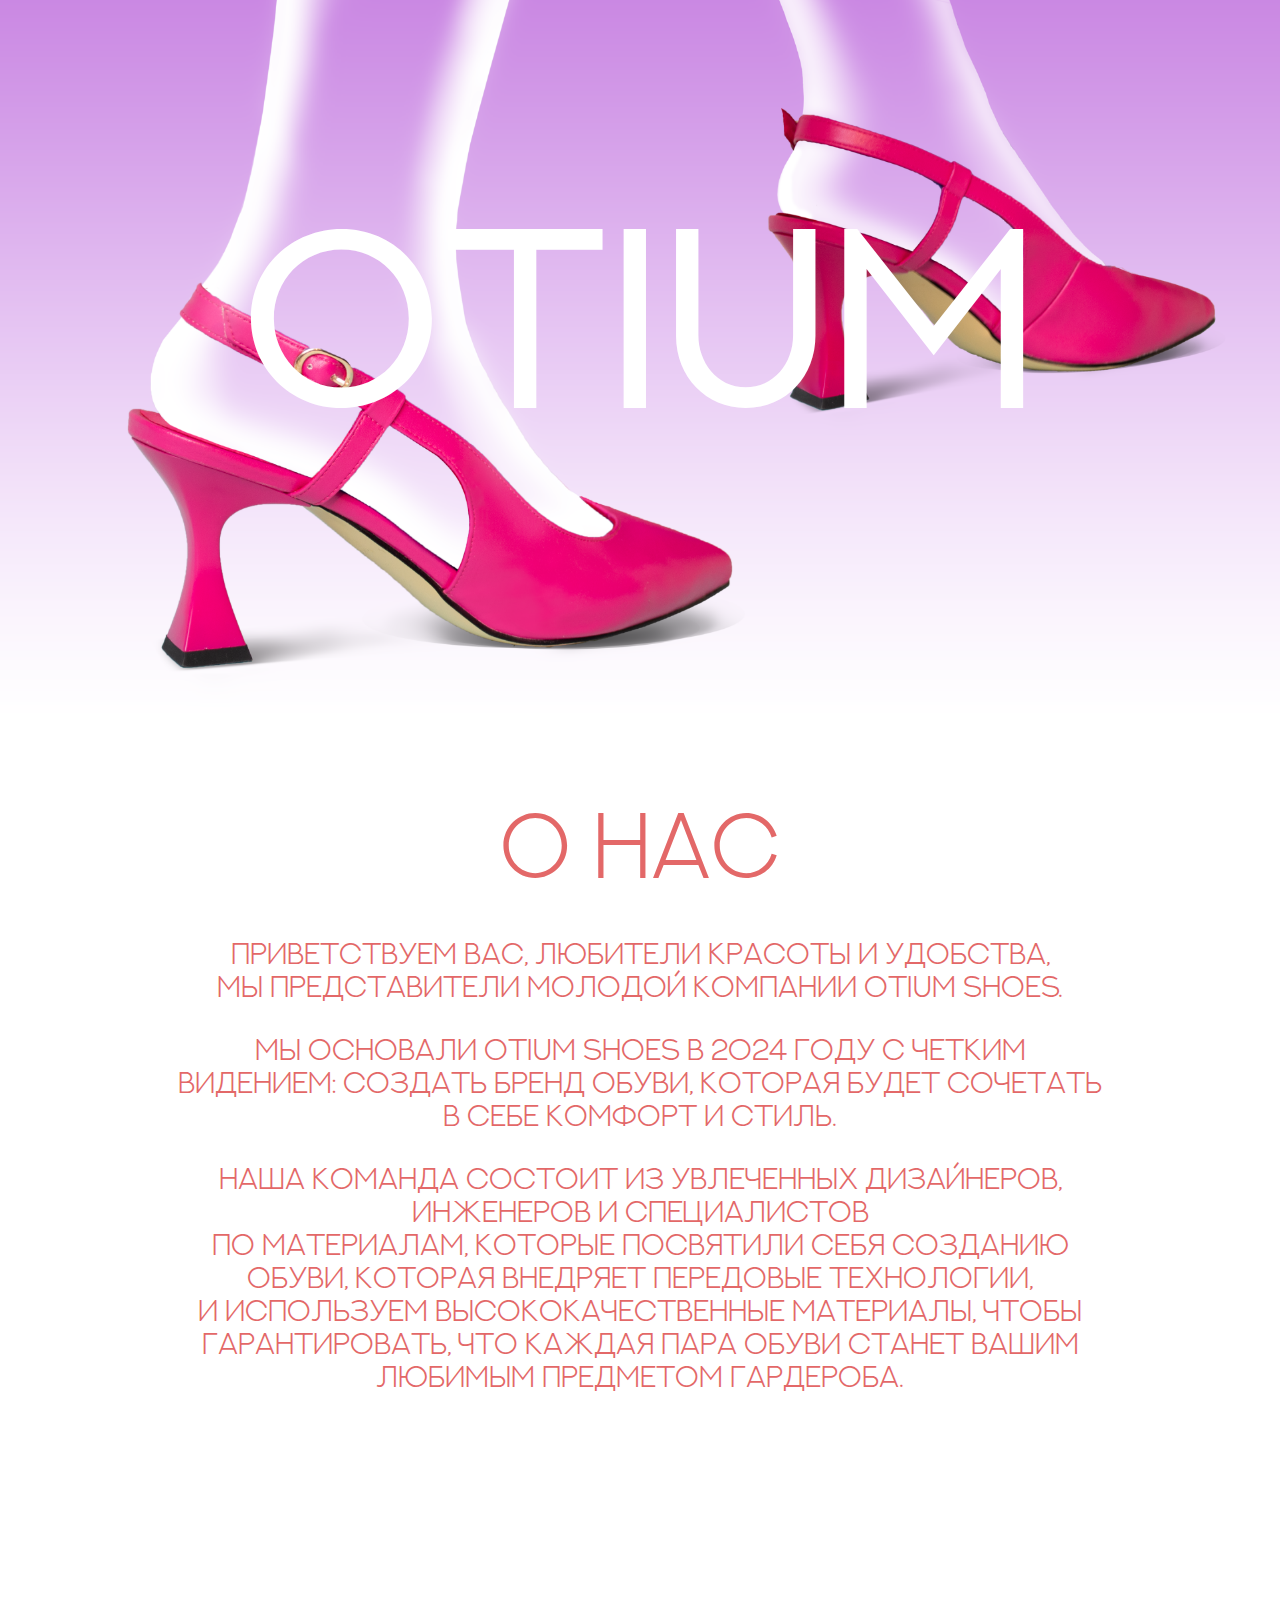
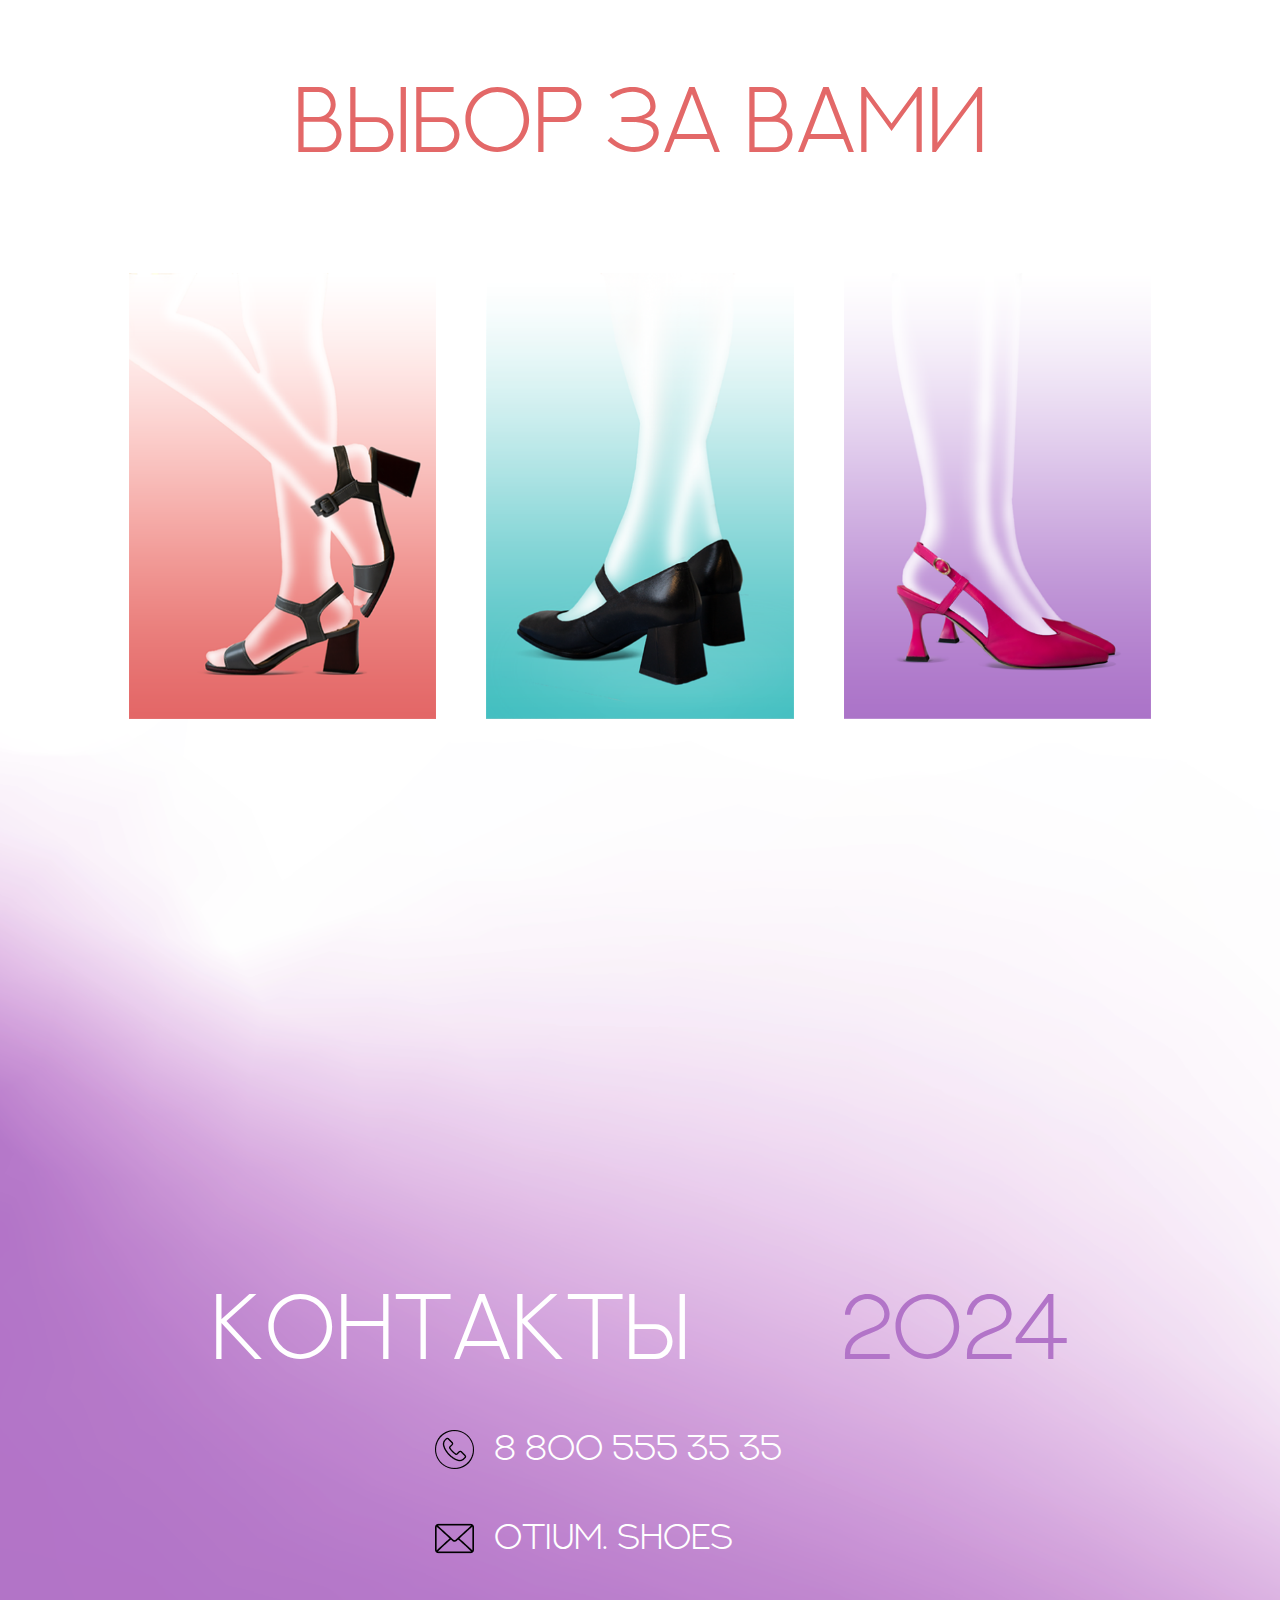
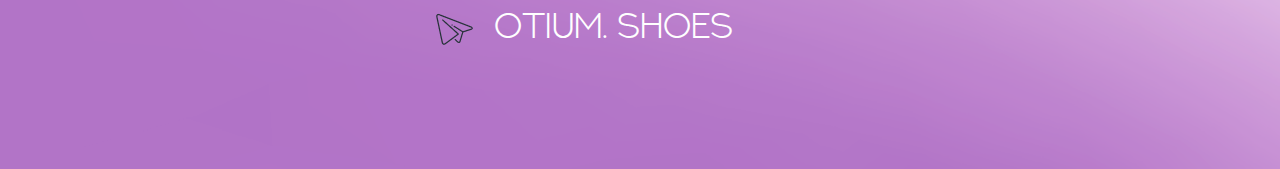
==== index.html @ 54c434a2 "Restructurisation" ====
<!DOCTYPE html>
<html lang="en">
  <head>
    <meta charset="UTF-8" />
    <meta name="viewport" content="width=device-width, initial-scale=1.0" />
    <link rel="stylesheet" href="./mainPage/main.css" />
    <link rel="stylesheet" href="./index.css">
    <title>Otium</title>
  </head>
  <body>
    <header class="header">
      <img src="../img/main1.png" alt="Розовые туфли" />
      <h1>Otium</h1>
    </header>
    <main>
      <div class="about">
        <h2>О нас</h2>
        <p>
          Приветствуем вас, любители красоты и удобства, <br />мы представители
          молодой компании Otium Shoes.
        </p>
        <p>
          Мы основали Otium Shoes в 2024 году с четким <br />
          видением: Создать бренд обуви, которая будет сочетать<br />
          в себе комфорт и стиль.
        </p>
        <p>
          Наша команда состоит из увлеченных дизайнеров, <br />инженеров и
          специалистов<br />
          по материалам, которые посвятили себя созданию<br />
          обуви, которая внедряет передовые технологии,<br />
          и используем высококачественные материалы, чтобы<br />
          гарантировать, что каждая пара обуви станет вашим<br />
          любимым предметом гардероба.
        </p>
      </div>

      <div class="choice">
        <h2>Выбор за вами</h2>
        <div class="choice__images">
            <img class="choice__images__c2" src="../img/choice1.png" alt="Черные босоножки">
            <img class="choice__images__d7" src="../img/choice2.png" alt="Черные туфли">
            <img class="choice__images__9s" src="../img/choice3.png" alt="Розовые туфли">
        </div>
      </div>
    </main>

    <footer>
        <div class="footer__contacts-and-year">
            <h2>Контакты</h2>
            <span>2024</span>
        </div>
        <div class="footer__text">
          <div>
            <img src="../img/phone_icon.png" alt="Иконка телефона">
            <span>8 800 555 35 35</span>
          </div>
          <div>
            <img src="../img/mail_icon.png" alt="Иконка почты">
            <span>Otium. Shoes</span>
          </div>
          <div>
            <img src="../img/tg_icon.png" alt="Иконка ТГ">
            <span>Otium. Shoes</span>
          </div>
        </div>
    </footer>

    <script src="./mainPage/index.js"></script>
  </body>
</html>
---- mainPage/main.css ----
.header {
  position: relative;
}

.header img {
  width: 100%;
}

.header h1 {
  position: absolute;
  top: 46%;
  left: 50%;
  transform: translate(-50%, -50%);
  color: white;
  font-size: 255px;
  font-weight: 500;
}

.about h2, .about p {
    text-align: center;
    font-weight: 300;
    color: #E36868;
}

.about h2 {
    font-size: 90px;
    padding: 80px 0 40px 0;
}

.about p {
    font-size: 30px;
    padding-bottom: 30px;
}

.choice h2 {
    color: #E36868;
    text-align: center;
    font-size: 90px;
    font-weight: 300;
    padding-top: 250px;
    padding-bottom: 100px;
}

.choice__images {
    display: flex;
    gap: 50px;
    justify-content: center;
}

.choice__images img {
    width: 24%;
    cursor: pointer;
}

footer {
    background-image: url("../img/footerMainBg.png");
    height: 1050px;
    padding-top: 563px;
}

.footer__contacts-and-year span {
    color: #B274C8;
}
---- index.css ----
* {
  margin: 0;
  padding: 0;
  box-sizing: border-box;
}

@font-face {
  font-family: Next ART;
  src: url("../fonts/NEXT\ ART_Bold.otf") format("opentype");
  font-weight: 900;
}

@font-face {
  font-family: Next ART;
  src: url("../fonts/NEXT\ ART_Regular.otf") format("opentype");
  font-weight: 500;
}

@font-face {
  font-family: Next ART;
  src: url("../fonts/NEXT\ ART_Light.otf") format("opentype");
  font-weight: 300;
}

body {
  font-family: Next ART;
}

header {
  position: relative;
}

.header__text {
  position: absolute;
  right: 8%;
  top: 150px;
  display: flex;
  flex-direction: column;
  gap: 20px;
  float: right;
  text-align: right;
  min-width: max-content;
}

.header__text h1 {
  font-weight: 900;
  font-size: 90px;
}

.header__text h2 {
  font-weight: 300;
  font-size: 90px;
}

.header__text h3 {
  font-weight: 300;
  font-size: 60px;
}

.first__description {
  display: flex;
  justify-content: space-between;
}

.first__description__text {
  margin-left: 9%;
}

.first__description__text h2 {
  font-size: 90px;
  color: white;
  font-weight: 300;
  margin-bottom: 40px;
}

.first__description__text span {
  color: white;
  font-size: 60px;
  margin-top: 30px;
  font-weight: 300;
}

.second__description {
  display: flex;
  position: relative;
}

.second__description span {
  min-width: max-content;
  position: absolute;
  right: 8%;
  font-size: 60px;
  font-weight: 300;
  text-align: right;
  float: right;
}

.btn__back {
  width: 30%;
  padding: 30px 0;
  border: 2px solid #E36868;
  border-radius: 20px;
  color: #E36868;
  cursor: pointer;
  background: none;
  font-size: 36px;
  margin: auto;
  display: flex;
  justify-content: center;
  align-items: center;
  font-family: Next ART;
  font-weight: 300;
  margin-top: 150px;
}

.footer__contacts-and-year {
  display: flex;
  justify-content: space-between;
  width: 67%;
  margin: auto;
}

.footer__contacts-and-year h2 {
  color: white;
  font-size: 90px;
  font-weight: 300;
}

.footer__contacts-and-year span {
  font-size: 90px;
  font-weight: 300;
}

.footer__text {
  display: flex;
  flex-direction: column;
  gap: 50px;
  margin-top: 50px;
  color: white;
  font-size: 36px;
  font-weight: 300;
  margin-left: 34%;
}

.footer__text div {
  display: flex;
  gap: 20px;
}
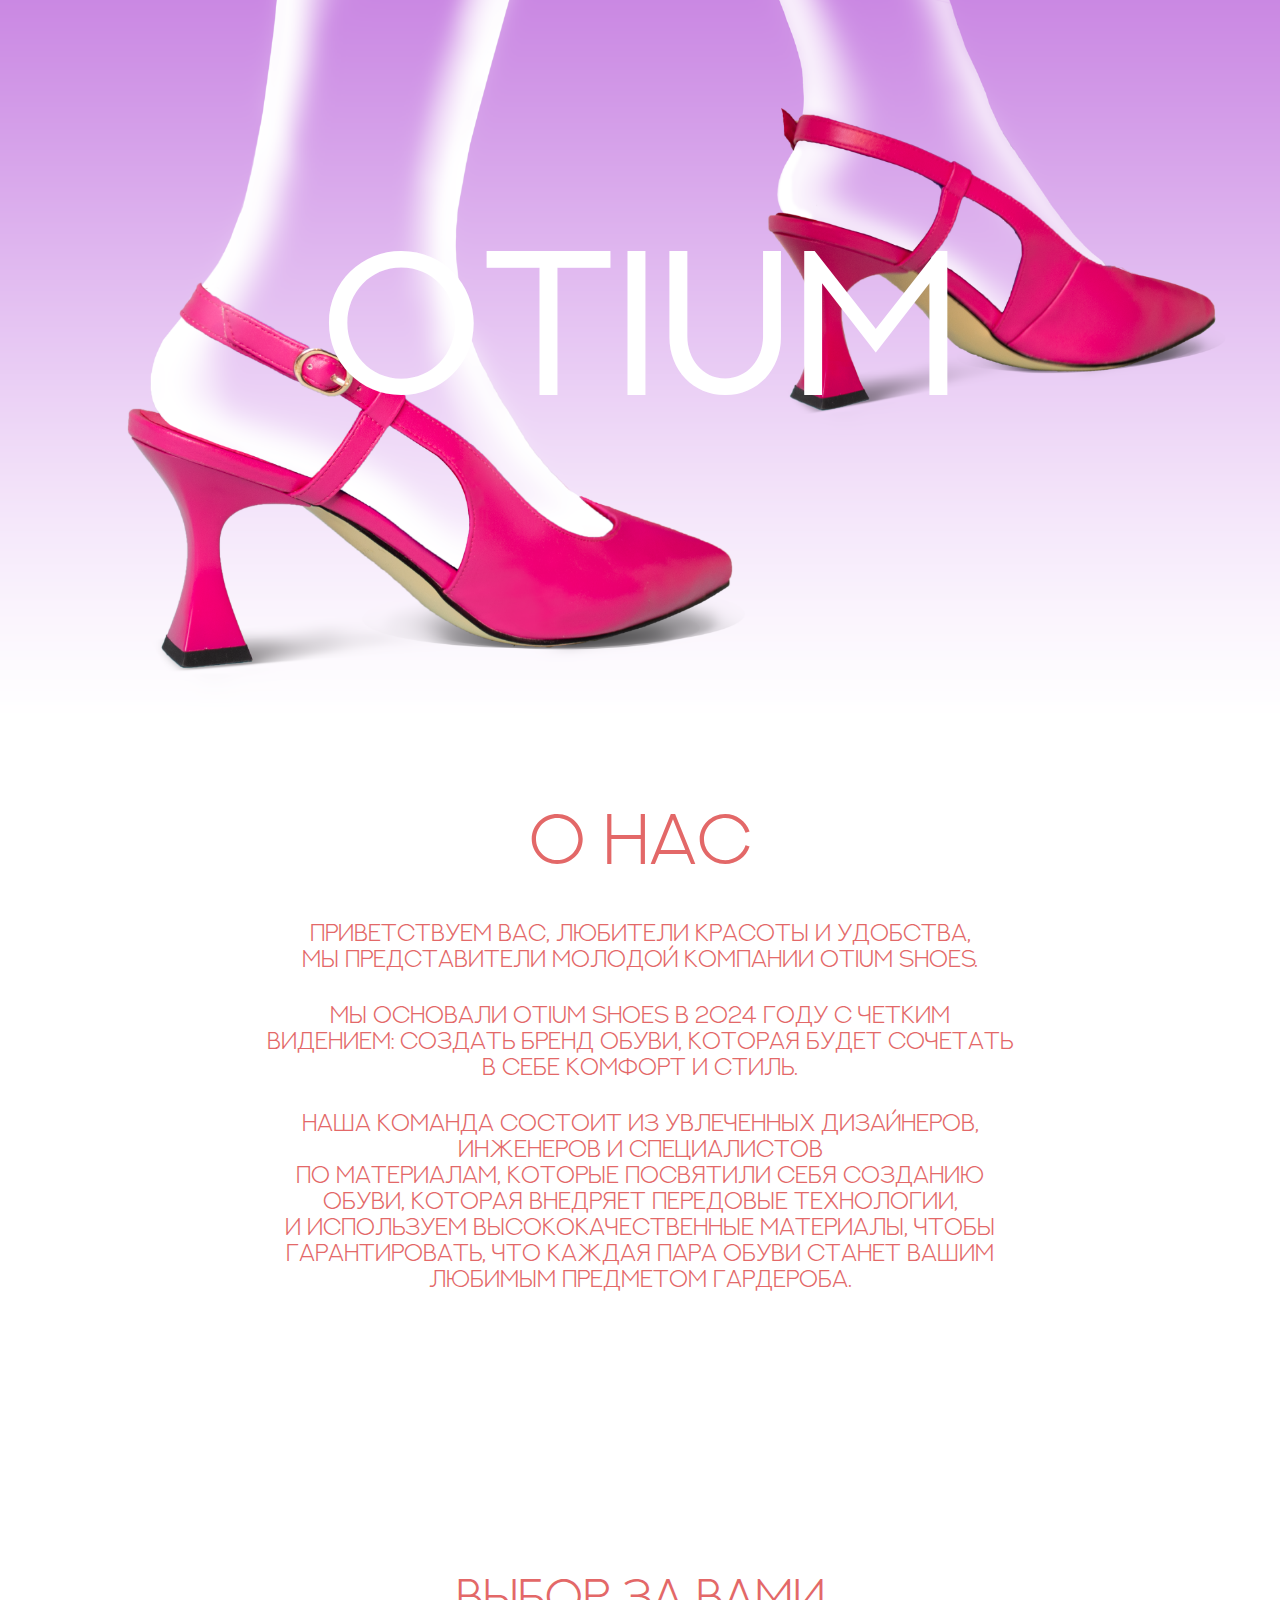
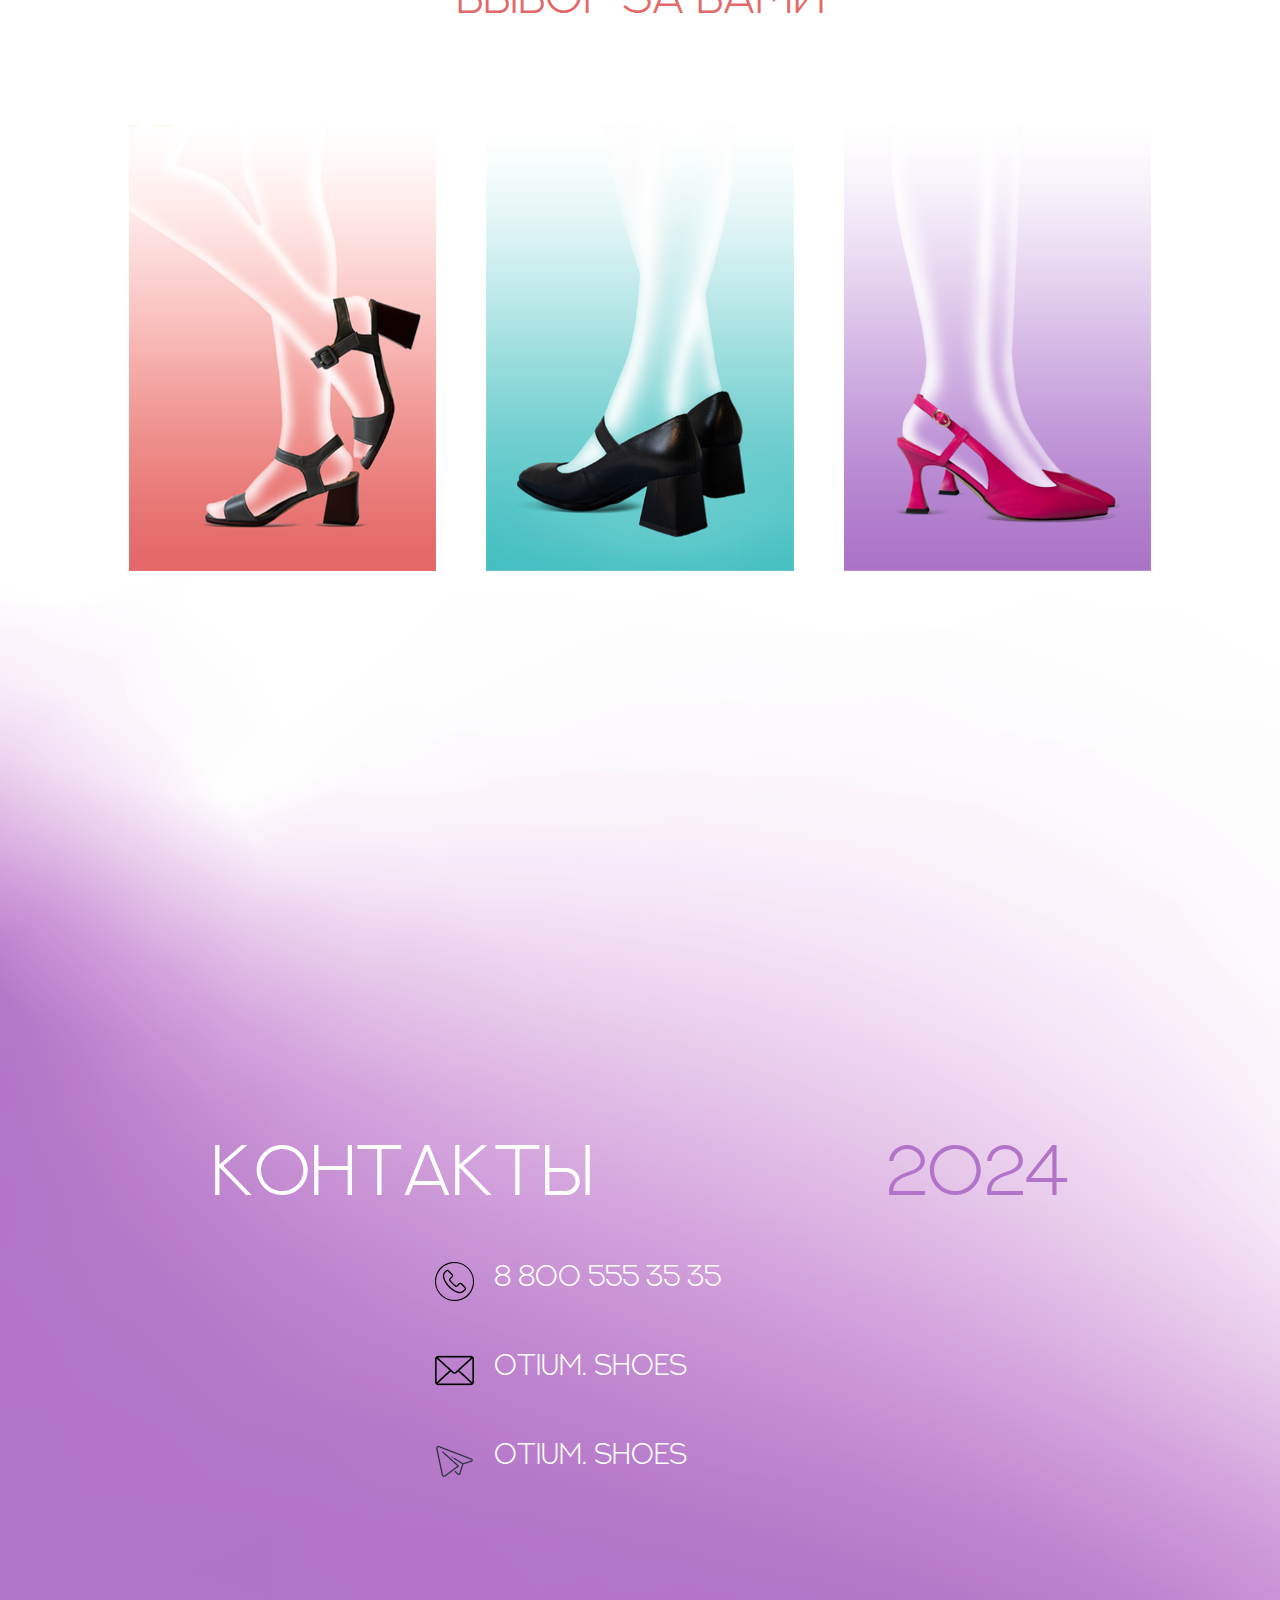
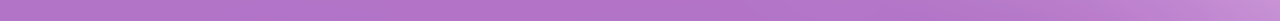
==== commit 7736c530: "Added links" ====
--- a/index.html
+++ b/index.html
@@ -9,7 +9,7 @@
   </head>
   <body>
     <header class="header">
-      <img src="../img/main1.png" alt="Розовые туфли" />
+      <img src="./img/main1.png" alt="Розовые туфли" />
       <h1>Otium</h1>
     </header>
     <main>
@@ -38,9 +38,9 @@
       <div class="choice">
         <h2>Выбор за вами</h2>
         <div class="choice__images">
-            <img class="choice__images__c2" src="../img/choice1.png" alt="Черные босоножки">
-            <img class="choice__images__d7" src="../img/choice2.png" alt="Черные туфли">
-            <img class="choice__images__9s" src="../img/choice3.png" alt="Розовые туфли">
+            <img class="choice__images__c2" src="./img/choice1.png" alt="Черные босоножки">
+            <img class="choice__images__d7" src="./img/choice2.png" alt="Черные туфли">
+            <img class="choice__images__9s" src="./img/choice3.png" alt="Розовые туфли">
         </div>
       </div>
     </main>
@@ -52,16 +52,16 @@
         </div>
         <div class="footer__text">
           <div>
-            <img src="../img/phone_icon.png" alt="Иконка телефона">
-            <span>8 800 555 35 35</span>
+            <img src="./img/phone_icon.png" alt="Иконка телефона">
+            <a href="https://www.whatsapp.com/?lang=ru_RU" target="_blank">8 800 555 35 35</a>
           </div>
           <div>
-            <img src="../img/mail_icon.png" alt="Иконка почты">
-            <span>Otium. Shoes</span>
+            <img src="./img/mail_icon.png" alt="Иконка почты">
+            <a href="https://mail.ru/" target="_blank">Otium. Shoes</a>
           </div>
           <div>
-            <img src="../img/tg_icon.png" alt="Иконка ТГ">
-            <span>Otium. Shoes</span>
+            <img src="./img/tg_icon.png" alt="Иконка ТГ">
+            <a href="https://t.me/kobrrrin" target="_blank">Otium. Shoes</a>
           </div>
         </div>
     </footer>
--- a/mainPage/main.css
+++ b/mainPage/main.css
@@ -12,7 +12,7 @@
   left: 50%;
   transform: translate(-50%, -50%);
   color: white;
-  font-size: 255px;
+  font-size: 8.5rem;
   font-weight: 500;
 }
 
@@ -23,19 +23,19 @@
 }
 
 .about h2 {
-    font-size: 90px;
+    font-size: 3rem;
     padding: 80px 0 40px 0;
 }
 
 .about p {
-    font-size: 30px;
+    font-size: 1rem;
     padding-bottom: 30px;
 }
 
 .choice h2 {
     color: #E36868;
     text-align: center;
-    font-size: 90px;
+    font-size: 2rem;
     font-weight: 300;
     padding-top: 250px;
     padding-bottom: 100px;
--- a/index.css
+++ b/index.css
@@ -6,20 +6,24 @@
 
 @font-face {
   font-family: Next ART;
-  src: url("../fonts/NEXT\ ART_Bold.otf") format("opentype");
+  src: url("./fonts/NEXT_ART_Bold.otf") format("opentype");
   font-weight: 900;
 }
 
 @font-face {
   font-family: Next ART;
-  src: url("../fonts/NEXT\ ART_Regular.otf") format("opentype");
+  src: url("./fonts/NEXT_ART_Regular.otf") format("opentype");
   font-weight: 500;
 }
 
 @font-face {
   font-family: Next ART;
-  src: url("../fonts/NEXT\ ART_Light.otf") format("opentype");
+  src: url("./fonts/NEXT_ART_Light.otf") format("opentype");
   font-weight: 300;
+}
+
+html {
+  font-size: 30px;
 }
 
 body {
@@ -44,17 +48,17 @@
 
 .header__text h1 {
   font-weight: 900;
-  font-size: 90px;
+  font-size: 3rem;
 }
 
 .header__text h2 {
   font-weight: 300;
-  font-size: 90px;
+  font-size: 3rem;
 }
 
 .header__text h3 {
   font-weight: 300;
-  font-size: 60px;
+  font-size: 2rem;
 }
 
 .first__description {
@@ -67,7 +71,7 @@
 }
 
 .first__description__text h2 {
-  font-size: 90px;
+  font-size: 3rem;
   color: white;
   font-weight: 300;
   margin-bottom: 40px;
@@ -75,7 +79,7 @@
 
 .first__description__text span {
   color: white;
-  font-size: 60px;
+  font-size: 2rem;
   margin-top: 30px;
   font-weight: 300;
 }
@@ -89,7 +93,7 @@
   min-width: max-content;
   position: absolute;
   right: 8%;
-  font-size: 60px;
+  font-size: 2rem;
   font-weight: 300;
   text-align: right;
   float: right;
@@ -103,7 +107,7 @@
   color: #E36868;
   cursor: pointer;
   background: none;
-  font-size: 36px;
+  font-size: 1.2rem;
   margin: auto;
   display: flex;
   justify-content: center;
@@ -122,12 +126,12 @@
 
 .footer__contacts-and-year h2 {
   color: white;
-  font-size: 90px;
+  font-size: 3rem;
   font-weight: 300;
 }
 
 .footer__contacts-and-year span {
-  font-size: 90px;
+  font-size: 3rem;
   font-weight: 300;
 }
 
@@ -137,12 +141,24 @@
   gap: 50px;
   margin-top: 50px;
   color: white;
-  font-size: 36px;
+  font-size: 1.2rem;
   font-weight: 300;
   margin-left: 34%;
+  padding-bottom: 120px;
 }
 
 .footer__text div {
   display: flex;
   gap: 20px;
 }
+
+.footer__text div a {
+  color: white;
+  text-decoration: none;
+}
+
+@media (max-width: 1700px) {
+  html {
+    font-size: 24px;
+  }
+}